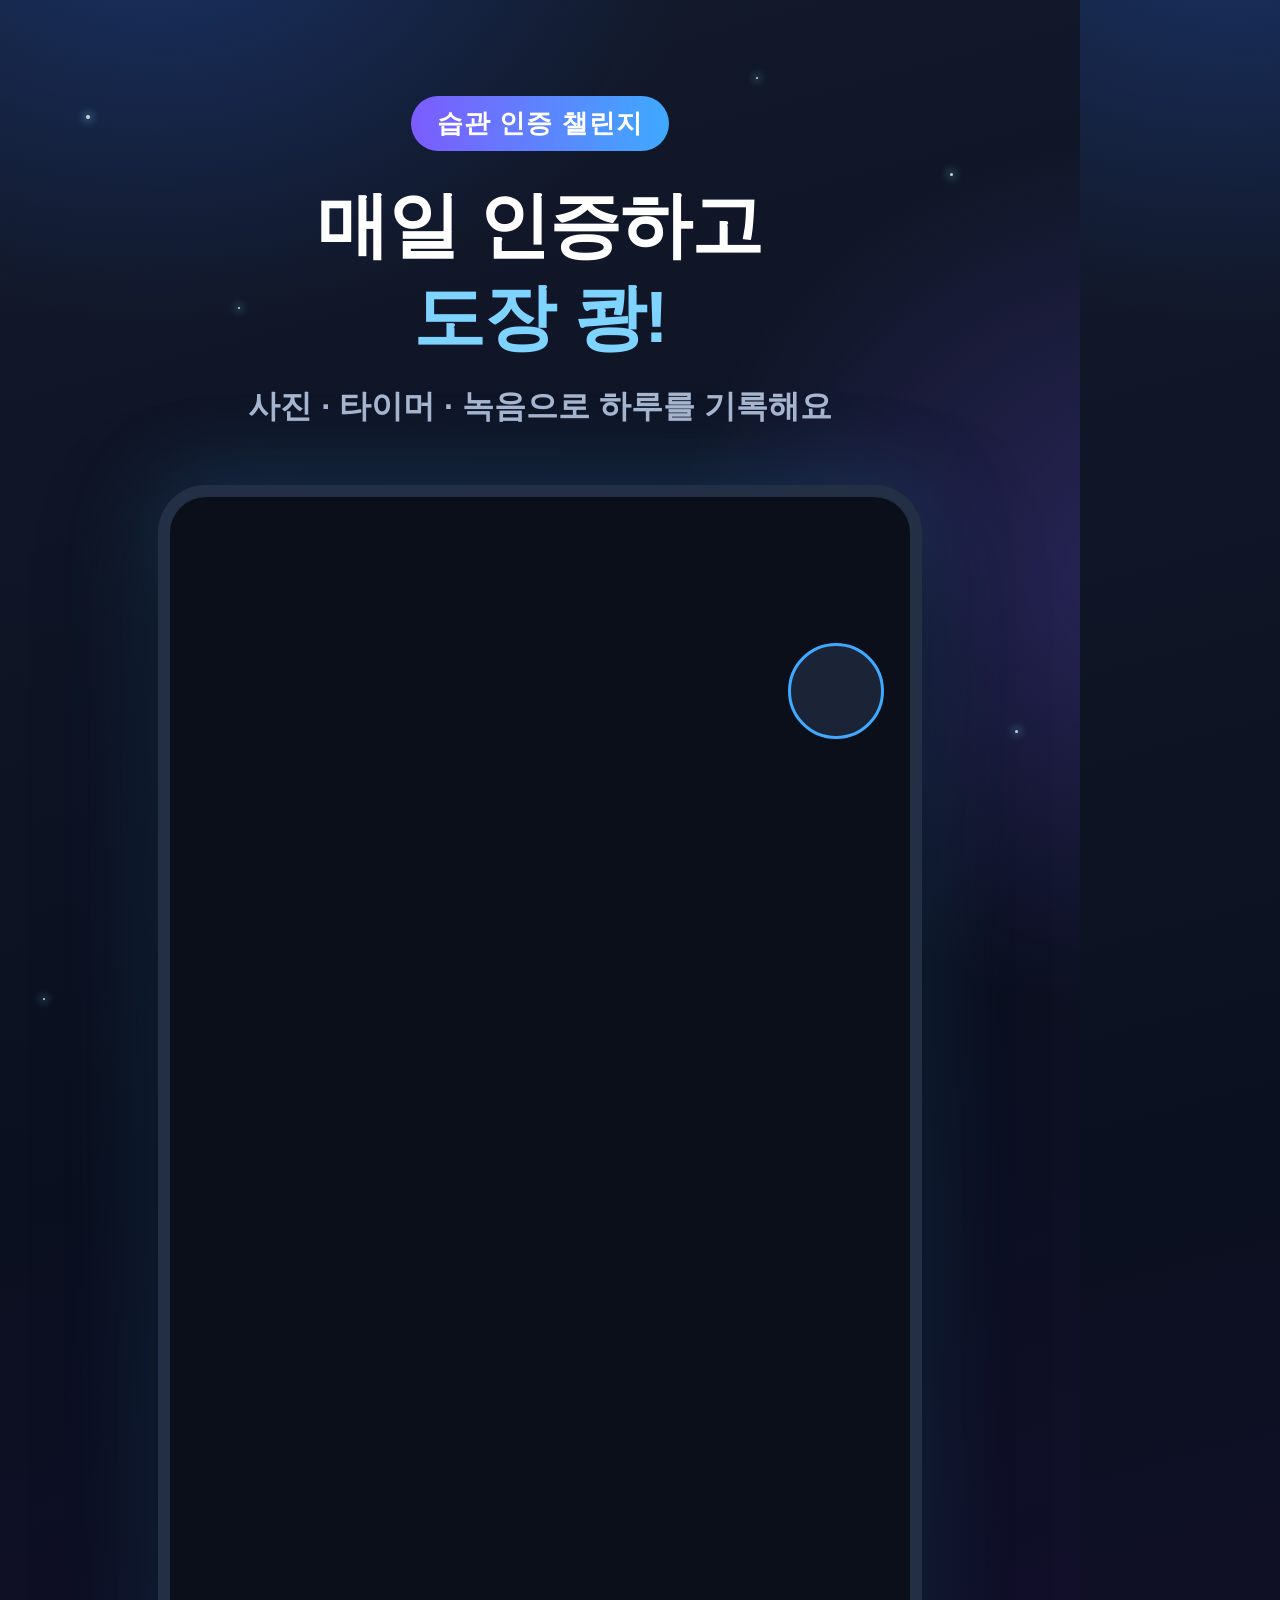
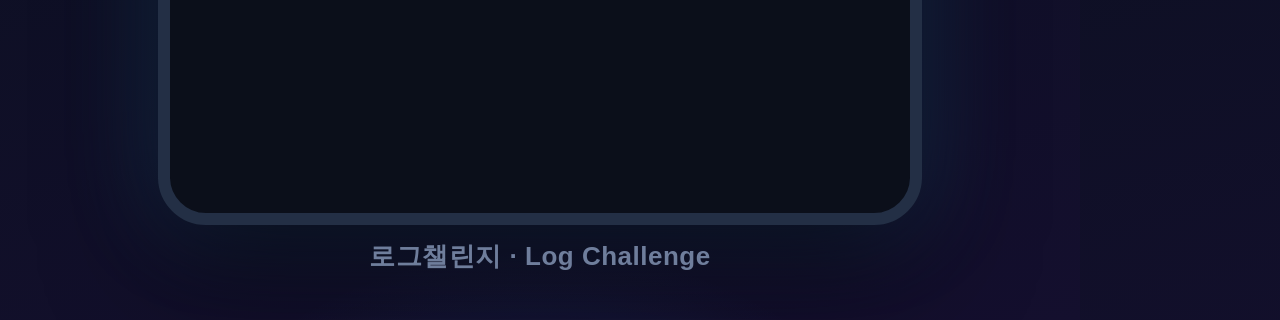
==== store/src/s1.html @ 51abb991 "스토어 그래픽 신제작 — 바브바브 5단계 진화 컨셉 (아이콘 512·피처그래픽·스크린샷 5종 + HTML 소스)" ====
<!doctype html><html><head><meta charset="utf-8"><link rel="stylesheet" href="base.css"></head><body>
<div class="stars">
  <i style="left:8%;top:6%;width:4px;height:4px"></i><i style="left:88%;top:9%;width:3px;height:3px"></i>
  <i style="left:22%;top:16%;width:2px;height:2px"></i><i style="left:70%;top:4%;width:2px;height:2px"></i>
  <i style="left:94%;top:38%;width:3px;height:3px"></i><i style="left:4%;top:52%;width:2px;height:2px"></i>
</div>
<div class="header">
  <div class="badge">습관 인증 챌린지</div>
  <h1>매일 인증하고<br><span class="accent">도장 쾅!</span></h1>
  <div class="sub">사진 · 타이머 · 녹음으로 하루를 기록해요</div>
</div>
<div class="phone-wrap">
  <div class="phone"><img class="shot" src="../shot_home.png" style="margin-top:-75px"></div>
  <div class="avatar-cover" style="left:630px;top:158px;width:96px;height:96px">
    <img src="file:///E:/app/keepup/assets/character/vave_face.png">
  </div>
</div>
<div class="foot">로그챌린지 · Log Challenge</div>
</body></html>
---- store/src/base.css ----
* { margin: 0; padding: 0; box-sizing: border-box; }
html, body { width: 1080px; height: 1920px; overflow: hidden; }
body {
  font-family: 'Malgun Gothic', sans-serif;
  background:
    radial-gradient(900px 700px at 15% -5%, rgba(43,109,246,0.28), transparent 60%),
    radial-gradient(900px 800px at 108% 30%, rgba(124,92,255,0.25), transparent 55%),
    radial-gradient(700px 600px at 50% 115%, rgba(63,169,255,0.18), transparent 60%),
    linear-gradient(165deg, #131A2B 0%, #0B1020 55%, #140F2E 100%);
  color: #fff;
  position: relative;
}
.stars { position: absolute; inset: 0; }
.stars i { position: absolute; border-radius: 50%; background: #fff; opacity: .8;
  box-shadow: 0 0 8px 2px rgba(124,247,255,.55); }
.header { padding: 96px 80px 0; position: relative; z-index: 2; text-align: center; }
.badge { display: inline-block; padding: 10px 26px; border-radius: 999px;
  background: linear-gradient(90deg, #7C5CFF, #3FA9FF); font-size: 26px; font-weight: 700;
  letter-spacing: 1px; margin-bottom: 28px; }
h1 { font-size: 72px; font-weight: 800; line-height: 1.28; letter-spacing: -1px; }
h1 .accent { color: #7ED3FF; }
h1 .gold { color: #FFC24D; }
.sub { margin-top: 22px; font-size: 32px; color: #A9B7D0; font-weight: 600; }
.phone-wrap { position: relative; margin: 56px auto 0; width: 764px; z-index: 2; }
.phone { width: 764px; height: 1340px; border-radius: 48px; border: 12px solid #232F45;
  overflow: hidden; background: #0B0F1A;
  box-shadow: 0 40px 110px rgba(0,0,0,.65), 0 0 90px rgba(63,169,255,.28); }
.phone img.shot { width: 740px; display: block; }
.avatar-cover { position: absolute; border-radius: 50%; overflow: hidden;
  background: #1A2436; border: 3px solid #3FA9FF; z-index: 5; }
.avatar-cover img { width: 100%; height: 100%; object-fit: cover; transform: scale(1.25); }
.foot { position: absolute; bottom: 46px; width: 100%; text-align: center;
  font-size: 26px; color: #6F7E9C; font-weight: 600; z-index: 2; letter-spacing: .5px; }
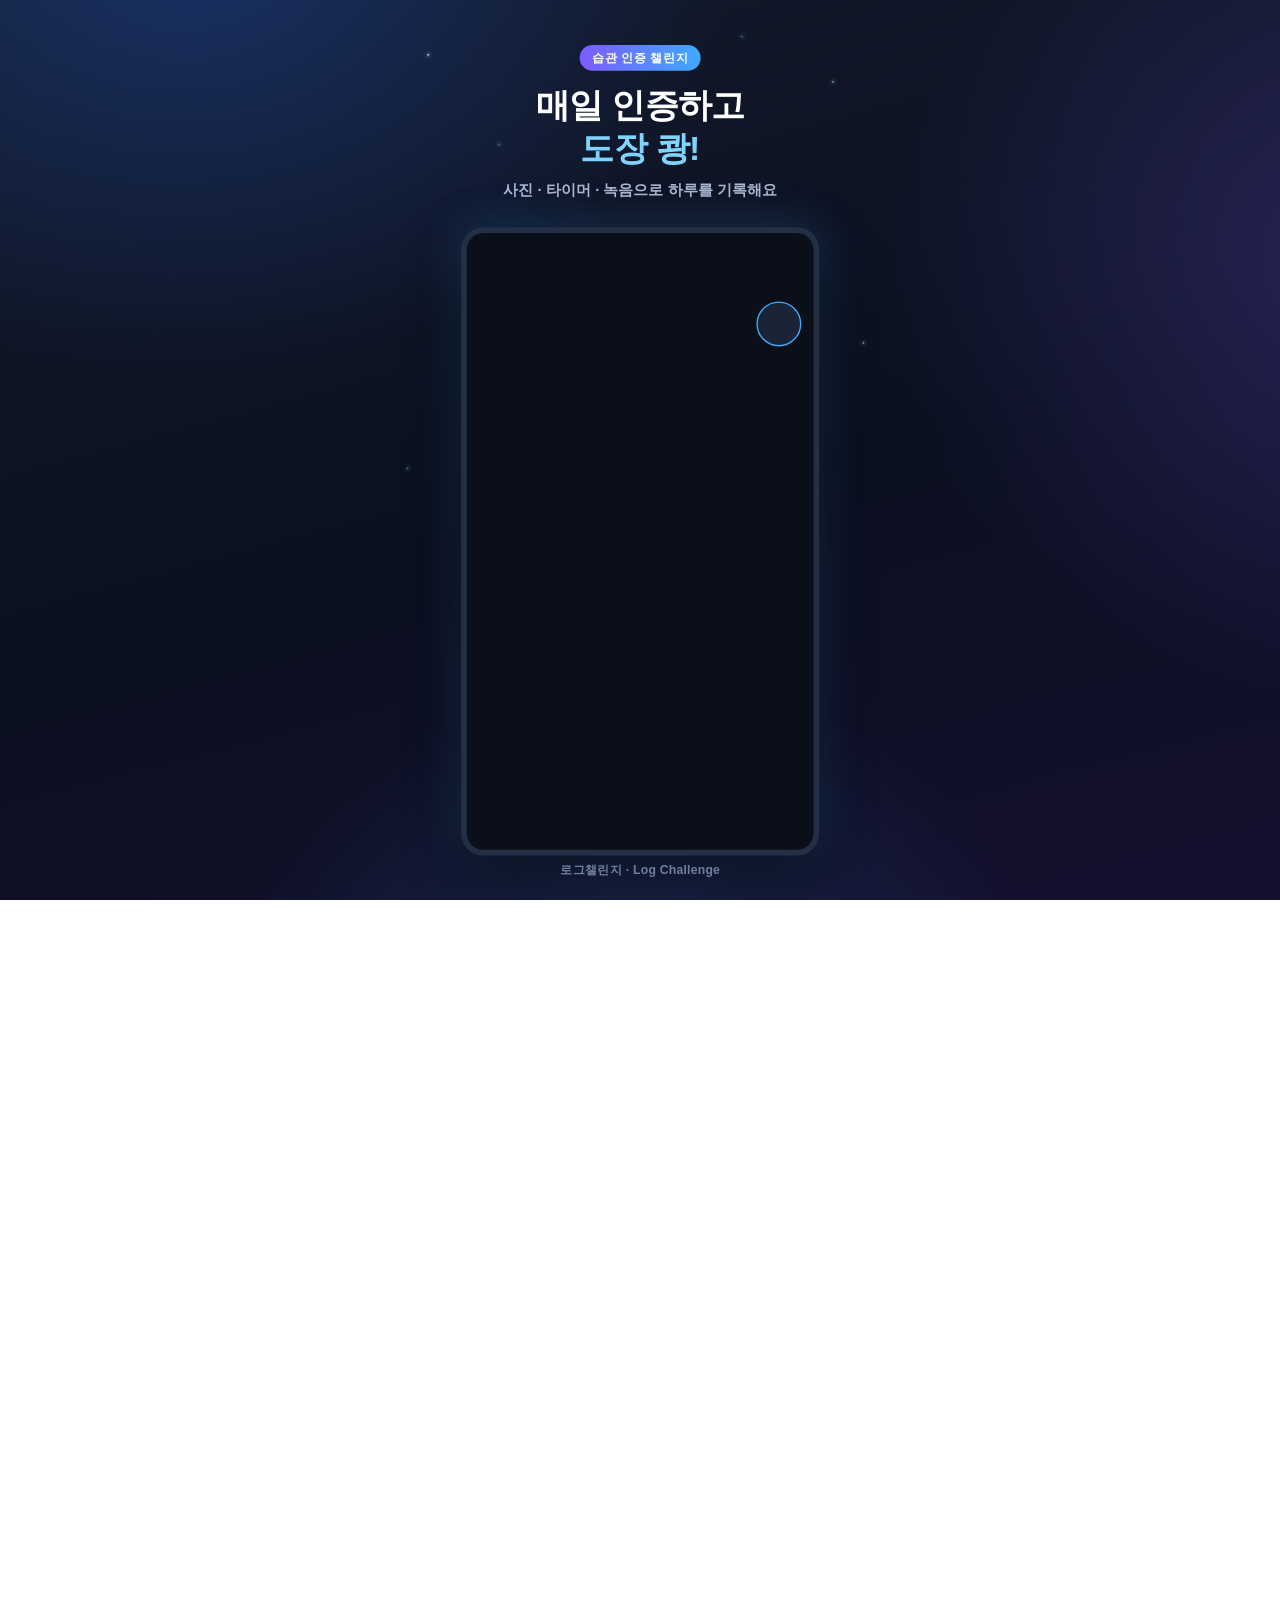
==== commit 4ba3283a: "태블릿 스크린샷 추가 — 7인치(1200x1920)·10인치(1600x2560) 각 5종, 소스 해상도 자동 스케일(scale.js)" ====
--- a/store/src/s1.html
+++ b/store/src/s1.html
@@ -16,4 +16,4 @@
   </div>
 </div>
 <div class="foot">로그챌린지 · Log Challenge</div>
-</body></html>
+<script src="scale.js"></script></body></html>
--- a/store/src/base.css
+++ b/store/src/base.css
@@ -1,14 +1,19 @@
 * { margin: 0; padding: 0; box-sizing: border-box; }
-html, body { width: 1080px; height: 1920px; overflow: hidden; }
-body {
-  font-family: 'Malgun Gothic', sans-serif;
+/* 배경은 html이 전체 화면을 칠하고, 1080x1920 캔버스(body)는 scale.js가
+   창 크기에 맞춰 확대·중앙 정렬한다 — 태블릿 해상도 재활용용 */
+html { width: 100%; height: 100%; overflow: hidden;
   background:
     radial-gradient(900px 700px at 15% -5%, rgba(43,109,246,0.28), transparent 60%),
     radial-gradient(900px 800px at 108% 30%, rgba(124,92,255,0.25), transparent 55%),
     radial-gradient(700px 600px at 50% 115%, rgba(63,169,255,0.18), transparent 60%),
-    linear-gradient(165deg, #131A2B 0%, #0B1020 55%, #140F2E 100%);
+    linear-gradient(165deg, #131A2B 0%, #0B1020 55%, #140F2E 100%); }
+body {
+  width: 1080px; height: 1920px; overflow: hidden;
+  font-family: 'Malgun Gothic', sans-serif;
+  background: transparent;
   color: #fff;
   position: relative;
+  transform-origin: top left;
 }
 .stars { position: absolute; inset: 0; }
 .stars i { position: absolute; border-radius: 50%; background: #fff; opacity: .8;
